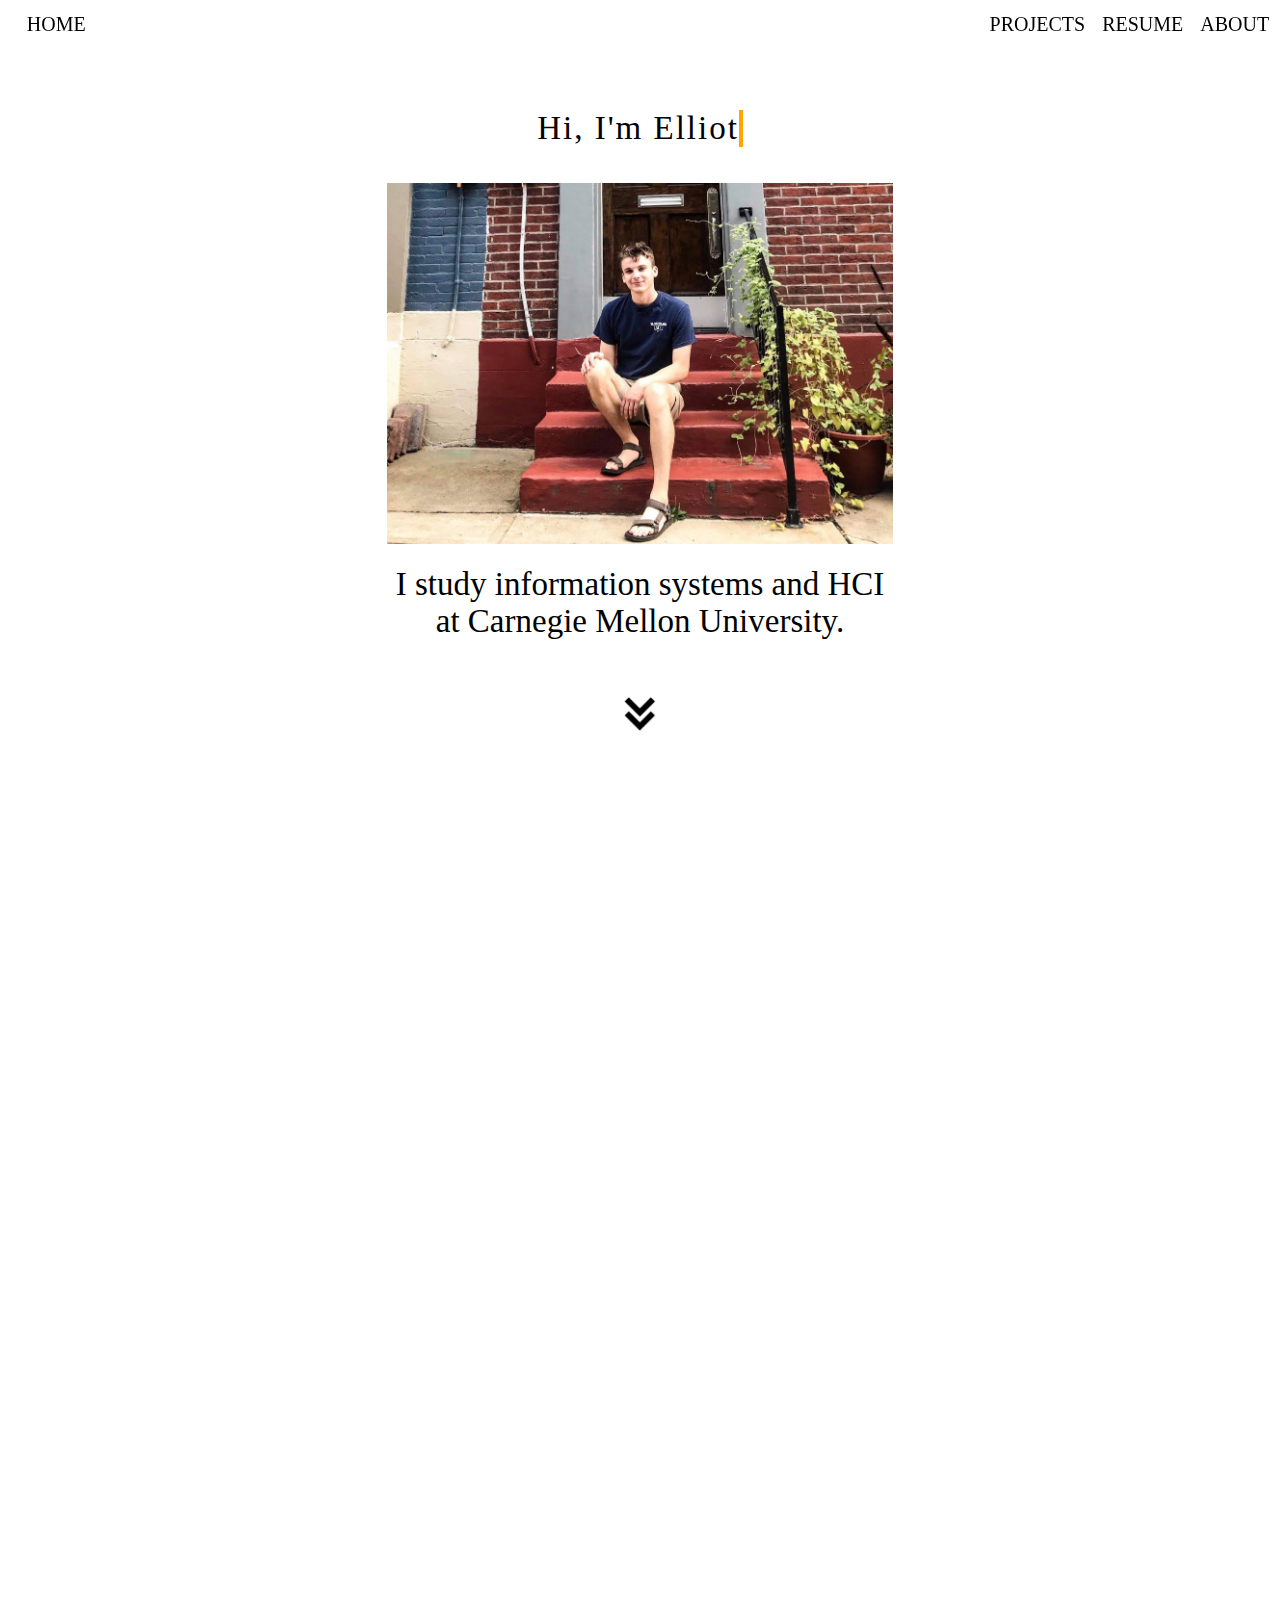
==== index.html @ 5d7192c1 "selector fade in works, but glitchy on safari for scroll & select" ====
<!DOCTYPE html>
<html lang="en-US">

<head>
    <title>Elliot Allard</title>
    <meta charset="UTF-8">
    <meta name="viewport" content="width=device-width, initial-scale=1">
    <meta name="description" content="My personal website." />
    <meta name="keywords" content="elliot, elliot allard, cmu, is, hci, carnegie mellon university, carnegie mellon, information systems, human computer interaction, esa" />
    <link rel="stylesheet" href="css/main.css">
    <link rel="stylesheet" href="css/css/bootstrap-grid.css">
</head>


<header>
	<div class="nav fadeInLong sticky-top">
		<div class="row">
			<div class="col-md-8">
				<a href='#section1'>HOME</a>
			</div>
  			<div class="col-md-4" style="text-align:right;">
				<a href='/projects'>PROJECTS</a>
				<a href='static/resume.pdf' target="_blank">RESUME</a>
				<a href='#section2'>ABOUT</a>
			</div>
		</div>
	</div>
</header>




<body>
	<div id="section1">
		<br>
		<center>
			<br>
			<br>
			<div class="typewriter">	
				<h1> Hi, I'm Elliot </h1>
			</div>
			<br>
			<br>
			<img src="me.jpg" width="40%" height="40%">
			<h1 class="fadeInLong"> I study information systems and HCI <br /> at Carnegie Mellon University. </h1>
			<br>
			<a href="#section2"><img class="fadeInLong" src="down_icon.png" width="3%" height="3%"></a>
		</center>
	</div>
	<div id="section2">
</body>



</html>
---- css/main.css ----
html {
	scroll-behavior: smooth;
}

#section1 {
  height: 100vh;
}

#section2 {
  height: 100vh;
}




body {
	font: 20px "Avenir";
	line-height: 1.7em;
	background: #FFFFFF;
}

h1 {
	font: 33px "Avenir";
	text-align: center;
}

.fadeInShort {
	opacity: 1;
	animation-name: fadeInOpacityShorter;
	animation-iteration-count: 1;
	animation-timing-function: ease-in;
	animation-duration: 1.3s;
}

.fadeInLong{
	opacity: 1;
	animation-name: fadeInOpacityLonger;
	animation-iteration-count: 1;
	animation-timing-function: ease-in;
	animation-duration: 5s;
}




img {
	display:block;
	margin: auto;
}


@keyframes fadeInOpacityShorter {
	0% {
		opacity: 0;
	}
	100% {
		opacity: 1;
	}
}

@keyframes fadeInOpacityLonger {
	0% {
		opacity: 0;
	}
	100% {
		opacity: 1;
	}
}

.nav {
	font: 20px "Avenir";
	padding: 1%;
	position: fixed;
	top: 0;
	width: 100%;
}

.nav a {
	text-decoration: none;
	color: #000000;
	cursor: pointer;
	padding: 6px;
}

.nav a:hover {
	color: white;
	background-color: #3eba8f;
	padding: 6px;
	border-radius: 10px;
	opacity: 1;
	animation-name: fadeInOpacityShorter;
	animation-iteration-count: 1;
	animation-timing-function: ease-in;
	animation-duration: .5s;
}

.typewriter h1{
   overflow: hidden;
    border-right: .15em solid orange;
    white-space: nowrap;
    margin: 0 auto;
    letter-spacing: 2px;
    animation: 
    	typing 1.3s steps(10, end), 
    	blink-caret .75s steps(50, end) infinite;
}

.typewriter {
    display: inline-flex;
}



/* The typing effect */
@keyframes typing {
  from { width: 0 }
  to { width: 100% }
}

/* The typewriter cursor effect */
@keyframes blink-caret {
  from, to { border-color: transparent }
  50% { border-color: #3eba8f; }
}
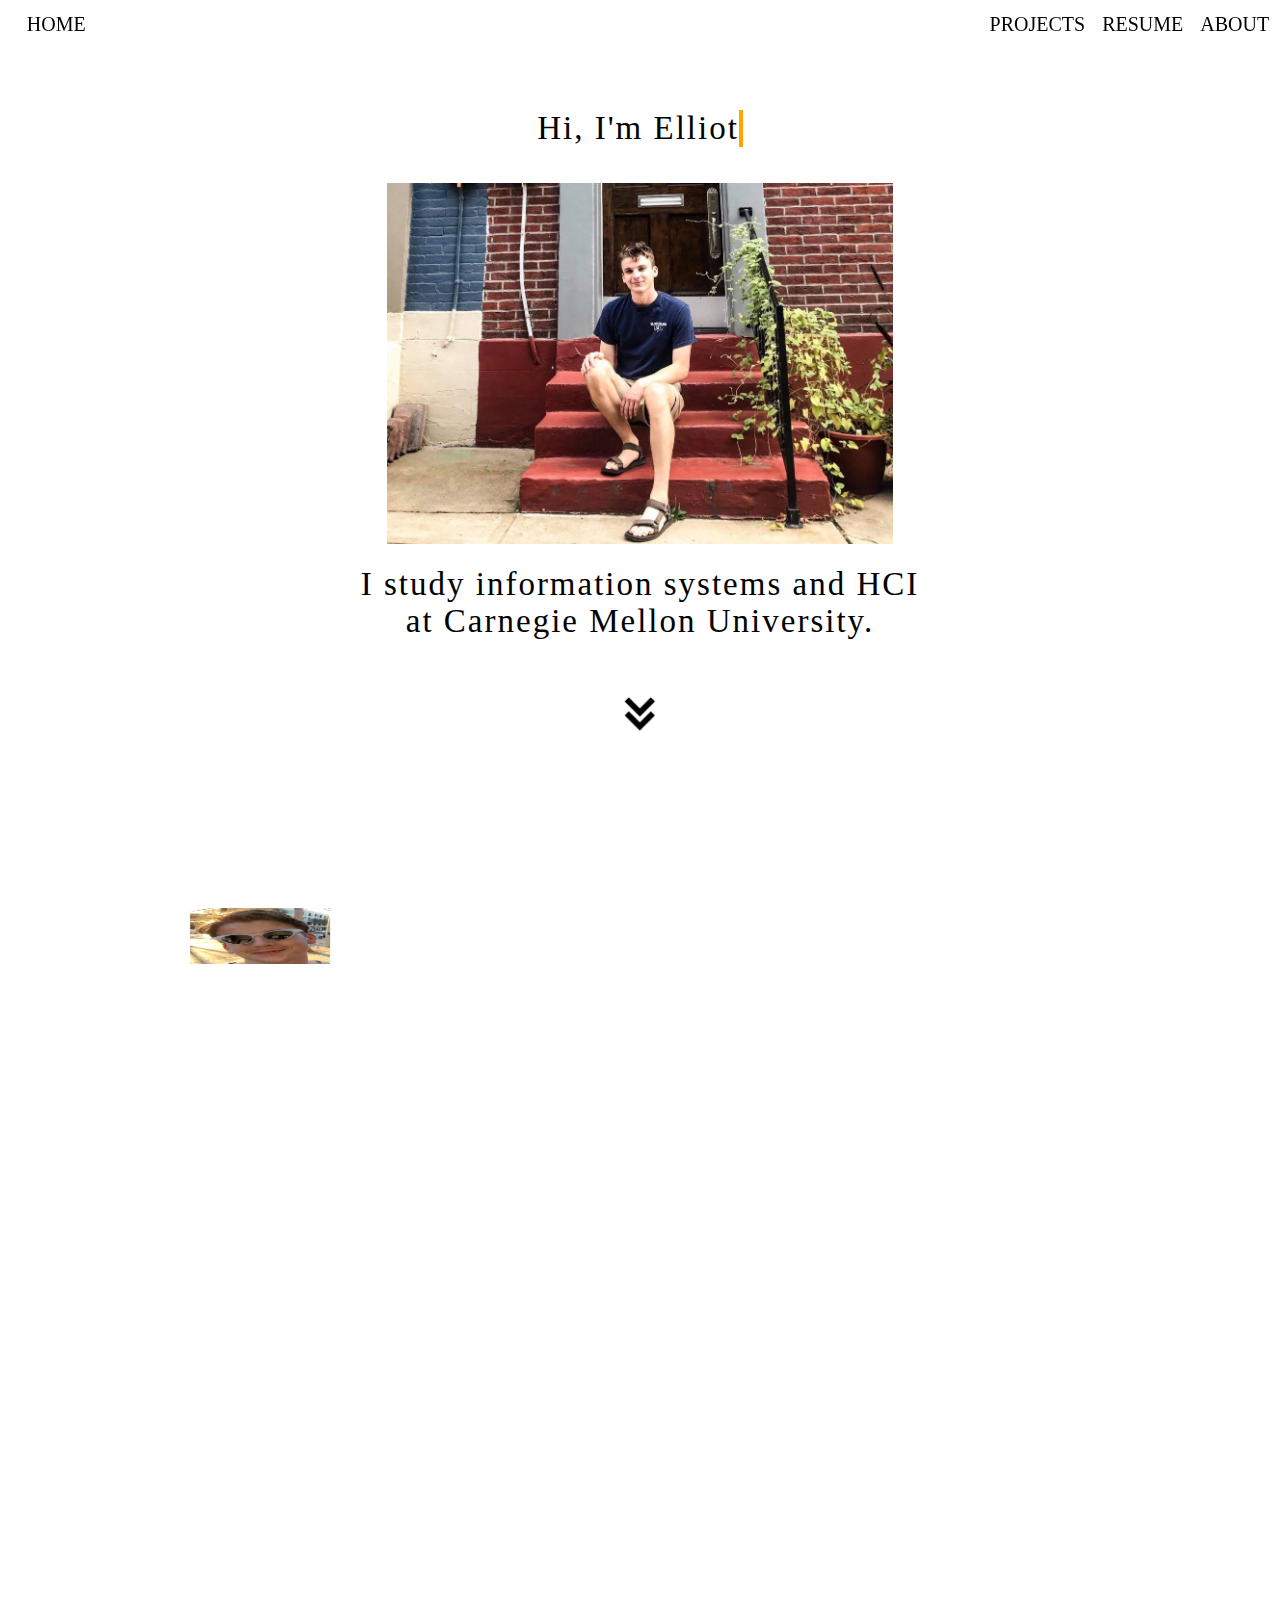
==== commit 3d502323: "started a little bit on about me" ====
--- a/index.html
+++ b/index.html
@@ -28,8 +28,6 @@
 </header>
 
 
-
-
 <body>
 	<div id="section1">
 		<br>
@@ -47,7 +45,18 @@
 			<a href="#section2"><img class="fadeInLong" src="down_icon.png" width="3%" height="3%"></a>
 		</center>
 	</div>
+	
 	<div id="section2">
+		<div class="container">
+			<div class="row">
+				<div class="col-md-4">
+					<img src="me_again.jpg" width="40%" height="40%">
+				</div>
+				<div class="col-md-8">
+				</div>
+			</div>
+		</div> 
+	</div>
 </body>
 
 
--- a/css/main.css
+++ b/css/main.css
@@ -22,6 +22,7 @@
 h1 {
 	font: 33px "Avenir";
 	text-align: center;
+	letter-spacing: 2px;
 }
 
 .fadeInShort {
@@ -94,6 +95,16 @@
 	animation-duration: .5s;
 }
 
+.nav a:active {
+	color: white;
+	background-color: #3eba8f;
+	padding: 6px;
+	border-radius: 10px;
+	opacity: 1;
+}
+
+
+/*Citation - https://css-tricks.com/snippets/css/typewriter-effect/*/
 .typewriter h1{
    overflow: hidden;
     border-right: .15em solid orange;
@@ -121,4 +132,10 @@
 @keyframes blink-caret {
   from, to { border-color: transparent }
   50% { border-color: #3eba8f; }
-}+}
+
+
+
+#section2 > container {
+	background-color: pink;
+}
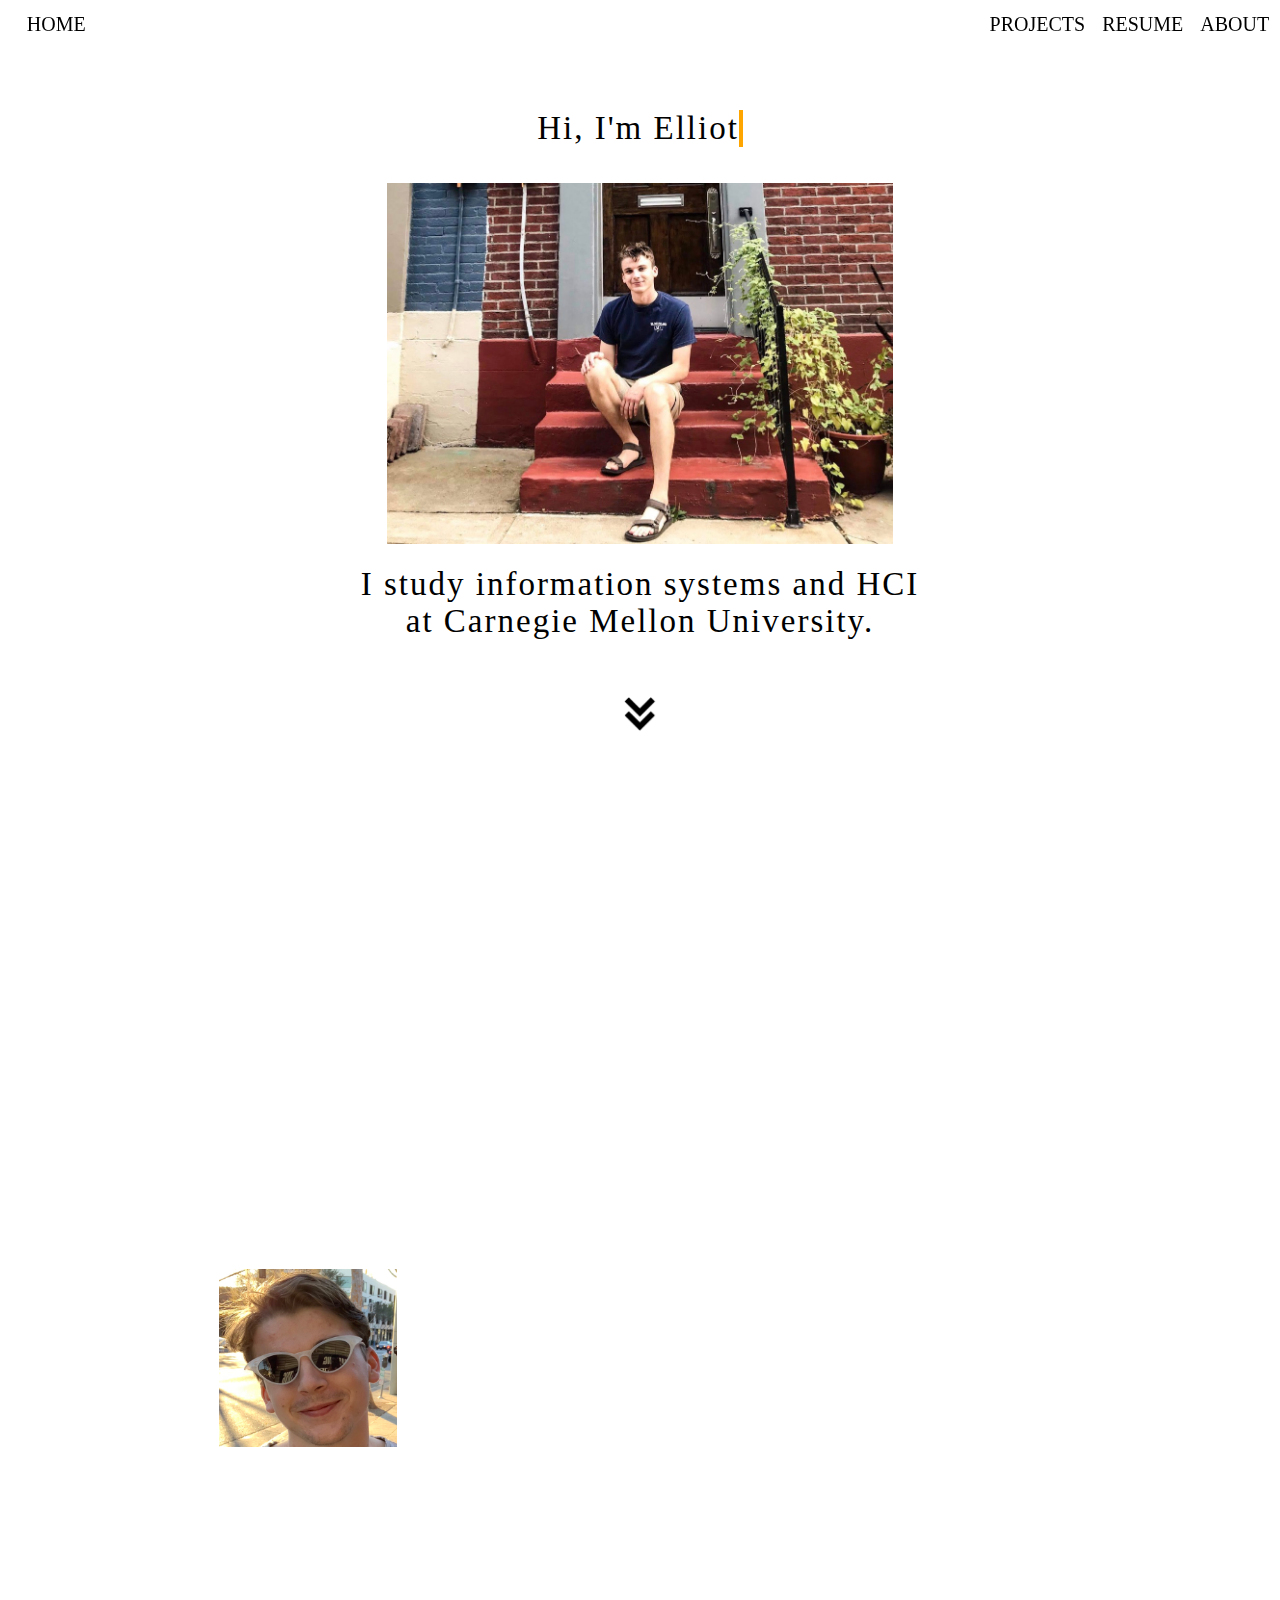
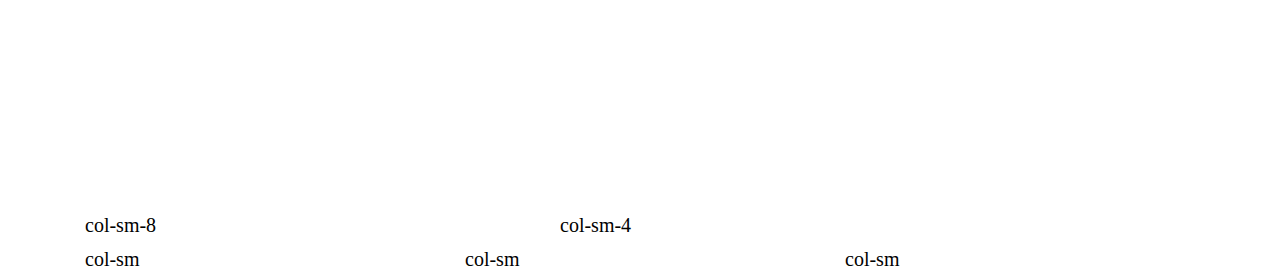
==== commit e087baf2: "trying to work on row/colomn height to vertically center on section2" ====
--- a/index.html
+++ b/index.html
@@ -48,15 +48,25 @@
 	
 	<div id="section2">
 		<div class="container">
+			<div class="row vertical-center">
+				<div class="col-5">
+					<img src="me_again.jpg" width="40%" height="100%">
+				</div>
+				<div class="col-7">
+				</div>
+			</div>
 			<div class="row">
-				<div class="col-md-4">
-					<img src="me_again.jpg" width="40%" height="40%">
-				</div>
-				<div class="col-md-8">
-				</div>
+			  <div class="col-md-5">col-sm-8</div>
+			  <div class="col-md-7">col-sm-4</div>
+			</div>
+			<div class="row">
+			  <div class="col-sm">col-sm</div>
+			  <div class="col-sm">col-sm</div>
+			  <div class="col-sm">col-sm</div>
 			</div>
 		</div> 
 	</div>
+
 </body>
 
 
--- a/css/main.css
+++ b/css/main.css
@@ -8,6 +8,7 @@
 
 #section2 {
   height: 100vh;
+  vertical-align: middle;
 }
 
 
@@ -134,8 +135,18 @@
   50% { border-color: #3eba8f; }
 }
 
+.span {
+	margin: auto;
+}
 
+#section2 > img {
+	float: right;
+}
 
-#section2 > container {
-	background-color: pink;
+.vertical-center {
+  min-height: 100%;  /* Fallback for browsers do NOT support vh unit */
+  min-height: 100vh; /* These two lines are counted as one :-)       */
+
+  display: flex;
+  align-items: center;
 }
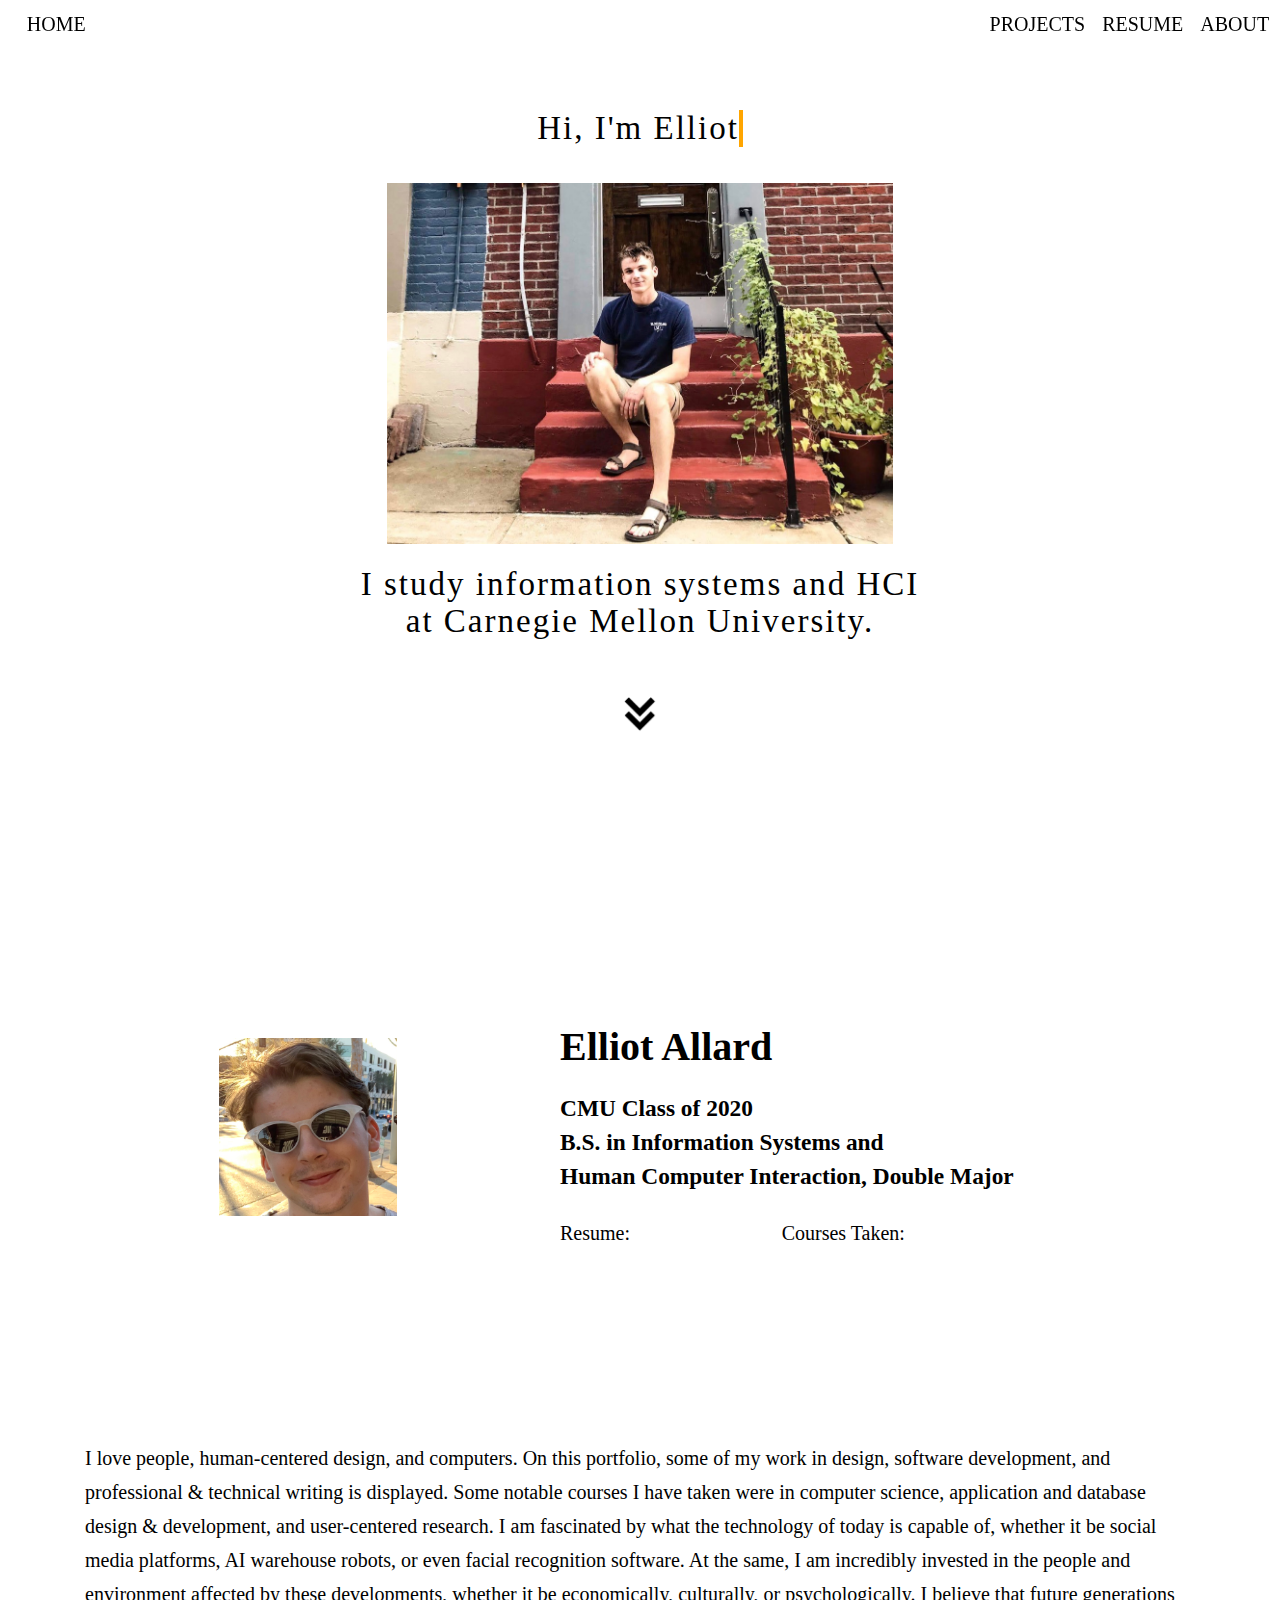
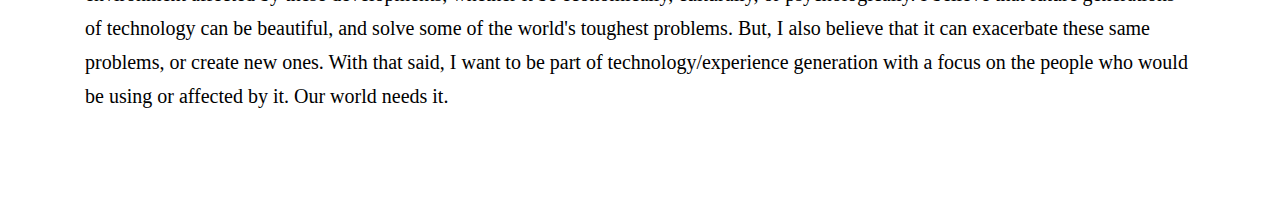
==== commit 99daee47: "getting closer with the centering of About page" ====
--- a/index.html
+++ b/index.html
@@ -53,16 +53,27 @@
 					<img src="me_again.jpg" width="40%" height="100%">
 				</div>
 				<div class="col-7">
+										<h1>Elliot Allard</h1>
+					<h3>CMU Class of 2020 <br/>
+					B.S. in Information Systems and<br/>Human Computer Interaction, Double Major</h3>
+					<div class="row">
+						<div class="col-4">
+							Resume: <br/>
+
+						</div>
+						<div class="col-4">
+							Courses Taken: <br/>
+						</div>
+					</div>
 				</div>
-			</div>
-			<div class="row">
-			  <div class="col-md-5">col-sm-8</div>
-			  <div class="col-md-7">col-sm-4</div>
-			</div>
-			<div class="row">
-			  <div class="col-sm">col-sm</div>
-			  <div class="col-sm">col-sm</div>
-			  <div class="col-sm">col-sm</div>
+				
+				<div class="col-md-12">I love people, human-centered design, and computers. On this portfolio, some of my work in design, software development, and professional & technical writing is displayed. Some notable courses I have taken were in computer science, application and database design & development, and user-centered research.
+
+I am fascinated by what the technology of today is capable of, whether it be social media platforms, AI warehouse robots, or even facial recognition software. At the same, I am incredibly invested in the people and environment affected by these developments, whether it be economically, culturally, or psychologically.
+
+I believe that future generations of technology can be beautiful, and solve some of the world's toughest problems. But, I also believe that it can exacerbate these same problems, or create new ones.
+
+With that said, I want to be part of technology/experience generation with a focus on the people who would be using or affected by it. Our world needs it.</div>
 			</div>
 		</div> 
 	</div>
--- a/css/main.css
+++ b/css/main.css
@@ -20,11 +20,12 @@
 	background: #FFFFFF;
 }
 
-h1 {
+#section1 h1 {
 	font: 33px "Avenir";
 	text-align: center;
 	letter-spacing: 2px;
 }
+
 
 .fadeInShort {
 	opacity: 1;
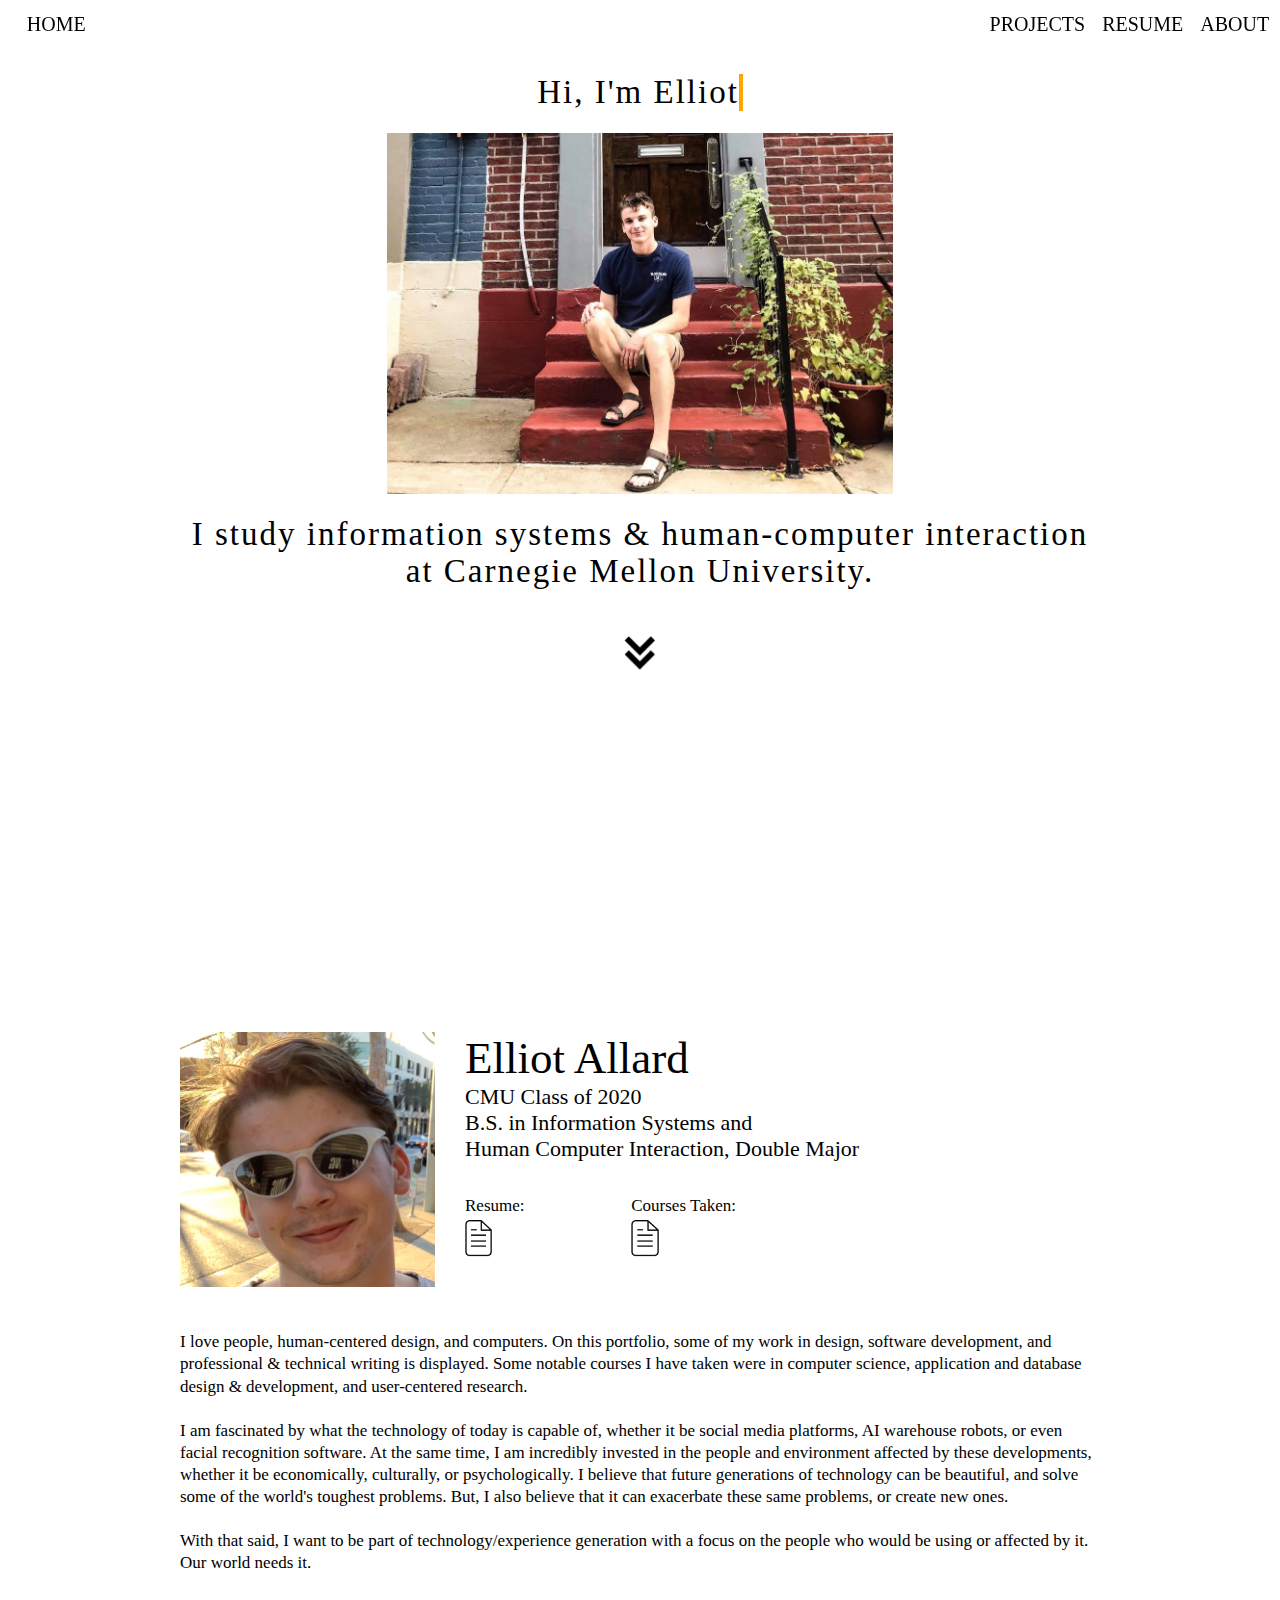
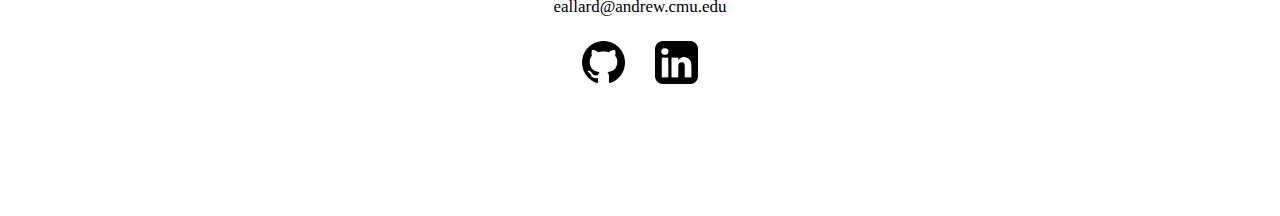
==== commit 25f2bfe0: "I think I finished about page :)" ====
--- a/index.html
+++ b/index.html
@@ -40,46 +40,78 @@
 			<br>
 			<br>
 			<img src="me.jpg" width="40%" height="40%">
-			<h1 class="fadeInLong"> I study information systems and HCI <br /> at Carnegie Mellon University. </h1>
+			<h1 class="fadeInLong"> I study information systems & human-computer interaction <br/> at Carnegie Mellon University. </h1>
 			<br>
 			<a href="#section2"><img class="fadeInLong" src="down_icon.png" width="3%" height="3%"></a>
 		</center>
 	</div>
 	
 	<div id="section2">
-		<div class="container">
-			<div class="row vertical-center">
-				<div class="col-5">
-					<img src="me_again.jpg" width="40%" height="100%">
+		<div class="container vertical-center">
+			<div class="row row-eq-height">
+
+				<!-- ROW 1 -->
+				<div class="col-1"></div> <!-- for spacing -->
+				<div class="col-3">
+					<img src="me_again.jpg" width="100%" height="100%">
 				</div>
 				<div class="col-7">
-										<h1>Elliot Allard</h1>
-					<h3>CMU Class of 2020 <br/>
-					B.S. in Information Systems and<br/>Human Computer Interaction, Double Major</h3>
-					<div class="row">
-						<div class="col-4">
+					<h1>Elliot Allard</h1>
+					<h3> CMU Class of 2020 
+					<br/>
+					B.S. in Information Systems and
+					<br/>
+					Human Computer Interaction, Double Major
+					</h3>
+					
+					<div class="row row-eq-height links">
+						<div class="col-lg-3">
 							Resume: <br/>
-
+							<a href="static/resume.pdf" target="_blank"><img src="doc.png" width="20%" height="65%"></a>
 						</div>
-						<div class="col-4">
+						<div class="col-lg-3">
 							Courses Taken: <br/>
+							<a href="static/resume.pdf" target="_blank"><img src="doc.png" width="20%" height="65%"></a>
 						</div>
 					</div>
 				</div>
-				
-				<div class="col-md-12">I love people, human-centered design, and computers. On this portfolio, some of my work in design, software development, and professional & technical writing is displayed. Some notable courses I have taken were in computer science, application and database design & development, and user-centered research.
+				<div class="col-1"></div> <!-- for spacing -->
 
-I am fascinated by what the technology of today is capable of, whether it be social media platforms, AI warehouse robots, or even facial recognition software. At the same, I am incredibly invested in the people and environment affected by these developments, whether it be economically, culturally, or psychologically.
+				<!-- ROW 2 -->
+				<div class="col-1"></div> <!-- for spacing -->
+				<div class="col-10">
+					<br><br>
+					I love people, human-centered design, and computers. On this portfolio, some of my work in design, software development, and professional & technical writing is displayed. Some notable courses I have taken were in computer science, application and database design & development, and user-centered research. 
 
-I believe that future generations of technology can be beautiful, and solve some of the world's toughest problems. But, I also believe that it can exacerbate these same problems, or create new ones.
+					<br><br>
+					I am fascinated by what the technology of today is capable of, whether it be social media platforms, AI warehouse robots, or even facial recognition software. 
+					At the same time, I am incredibly invested in the people and environment affected by these developments, whether it be economically, culturally, or psychologically. I believe that future generations of technology can be beautiful, and solve some of the world's toughest problems. But, I also believe that it can exacerbate these same problems, or create new ones. 
 
-With that said, I want to be part of technology/experience generation with a focus on the people who would be using or affected by it. Our world needs it.</div>
+					<br><br>
+					With that said, I want to be part of technology/experience generation with a focus on the people who would be using or affected by it. Our world needs it.
+					<br><br>
+					<center>
+						eallard@andrew.cmu.edu
+					</center>
+					<br>
+				</div>
+				<div class="col-1"></div> <!-- for spacing -->
+
+				<!-- ROW 3 -->
+				<div class="col-6 github">
+					<a href="https://www.github.com/elliotallard" target="_blank"><img src="./static/github.png"height="100%" width="8%"/></a>
+				</div>
+				<div class="col-6 linkedin">
+					<a href="https://www.linkedin.com/in/elliotallard/" target="_blank"><img src="static/linkedin.png" height="100%" width="8%"/></a>
+				</div>
+
 			</div>
-		</div> 
+		</div>
 	</div>
 
 </body>
 
 
 
+
 </html>--- a/css/main.css
+++ b/css/main.css
@@ -15,8 +15,8 @@
 
 
 body {
-	font: 20px "Avenir";
-	line-height: 1.7em;
+	font: 17px "Avenir";
+	line-height: 1.3em;
 	background: #FFFFFF;
 }
 
@@ -140,8 +140,37 @@
 	margin: auto;
 }
 
-#section2 > img {
+.desc img {
 	float: right;
+}
+
+.links img {
+	float: left;
+}
+
+.github img{
+	float:right;
+}
+
+.linkedin img{
+	float:left;
+}
+
+
+#section2 h1 {
+	font: 45px "Avenir";
+	margin-block-start: 0.0em;
+    margin-block-end: 0.0em;
+    margin-inline-start: 0px;
+    margin-inline-end: 0px;
+}
+
+#section2 h3 {
+	font: 22px "Avenir";
+	margin-block-start: 0.0em;
+    margin-block-end: 1.5em;
+    margin-inline-start: 0px;
+    margin-inline-end: 0px;
 }
 
 .vertical-center {
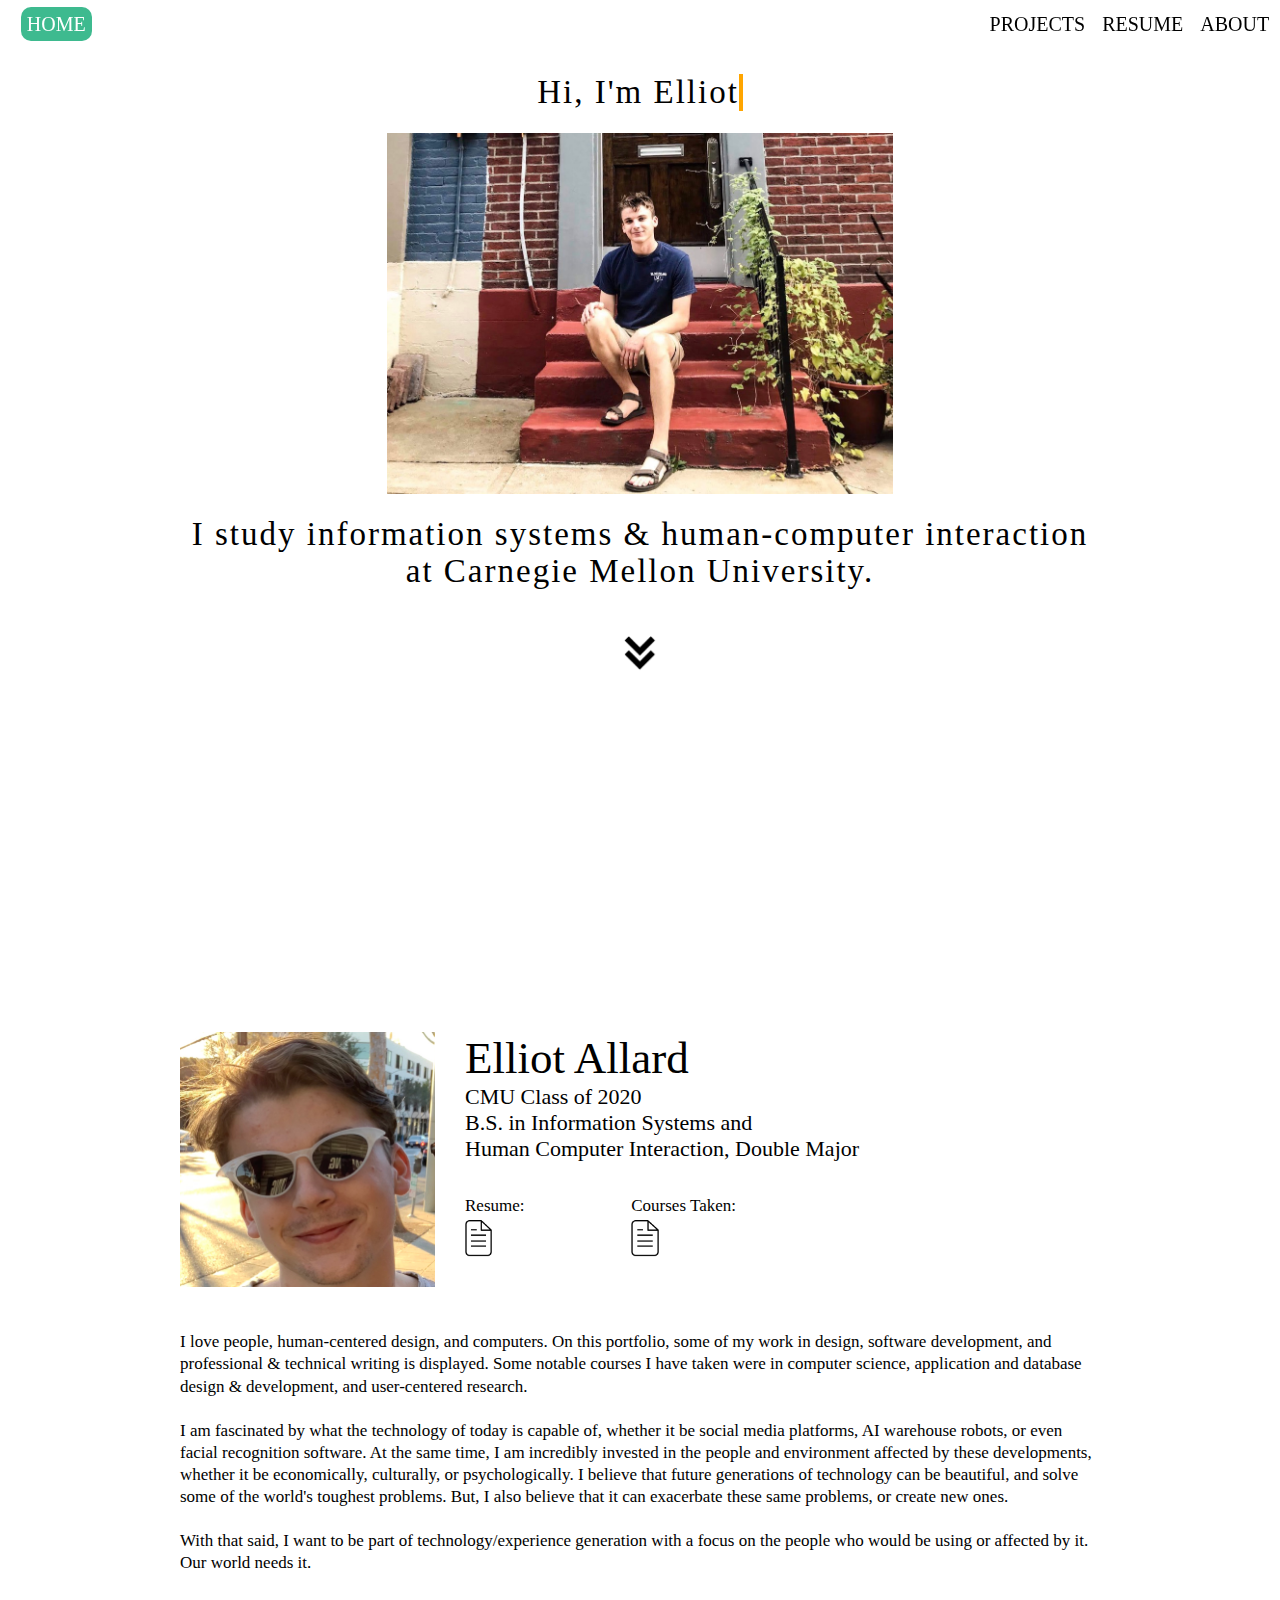
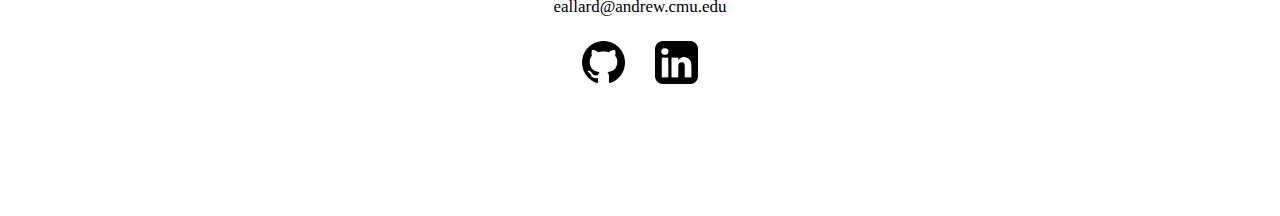
==== commit 5afcf1d6: "nav is kind of working between 2 sections" ====
--- a/index.html
+++ b/index.html
@@ -13,15 +13,15 @@
 
 
 <header>
-	<div class="nav fadeInLong sticky-top">
+	<div class="nav fadeInLong sticky-top" id="nav">
 		<div class="row">
 			<div class="col-md-8">
-				<a href='#section1'>HOME</a>
+				<a href='#section1' class="page active">HOME</a>
 			</div>
   			<div class="col-md-4" style="text-align:right;">
-				<a href='/projects'>PROJECTS</a>
-				<a href='static/resume.pdf' target="_blank">RESUME</a>
-				<a href='#section2'>ABOUT</a>
+				<a href='/projects' class="page">PROJECTS</a>
+				<a href='static/resume.pdf' target="_blank" class="page">RESUME</a>
+				<a href='#section2' class="page">ABOUT</a>
 			</div>
 		</div>
 	</div>
@@ -112,6 +112,20 @@
 </body>
 
 
+<script>
+// Add active class to the current button (highlight it)
+var header = document.getElementById("nav");
+var btns = header.getElementsByClassName("page");
+for (var i = 0; i < btns.length; i++) {
+  btns[i].addEventListener("click", function() {
+  var current = document.getElementsByClassName("active");
+  current[0].className = current[0].className.replace(" active", "");
+  this.className += " active";
+  });
+}
+</script>
+
+
 
 
 </html>--- a/css/main.css
+++ b/css/main.css
@@ -97,13 +97,14 @@
 	animation-duration: .5s;
 }
 
-.nav a:active {
+.nav a.active {
 	color: white;
 	background-color: #3eba8f;
 	padding: 6px;
 	border-radius: 10px;
 	opacity: 1;
 }
+
 
 
 /*Citation - https://css-tricks.com/snippets/css/typewriter-effect/*/
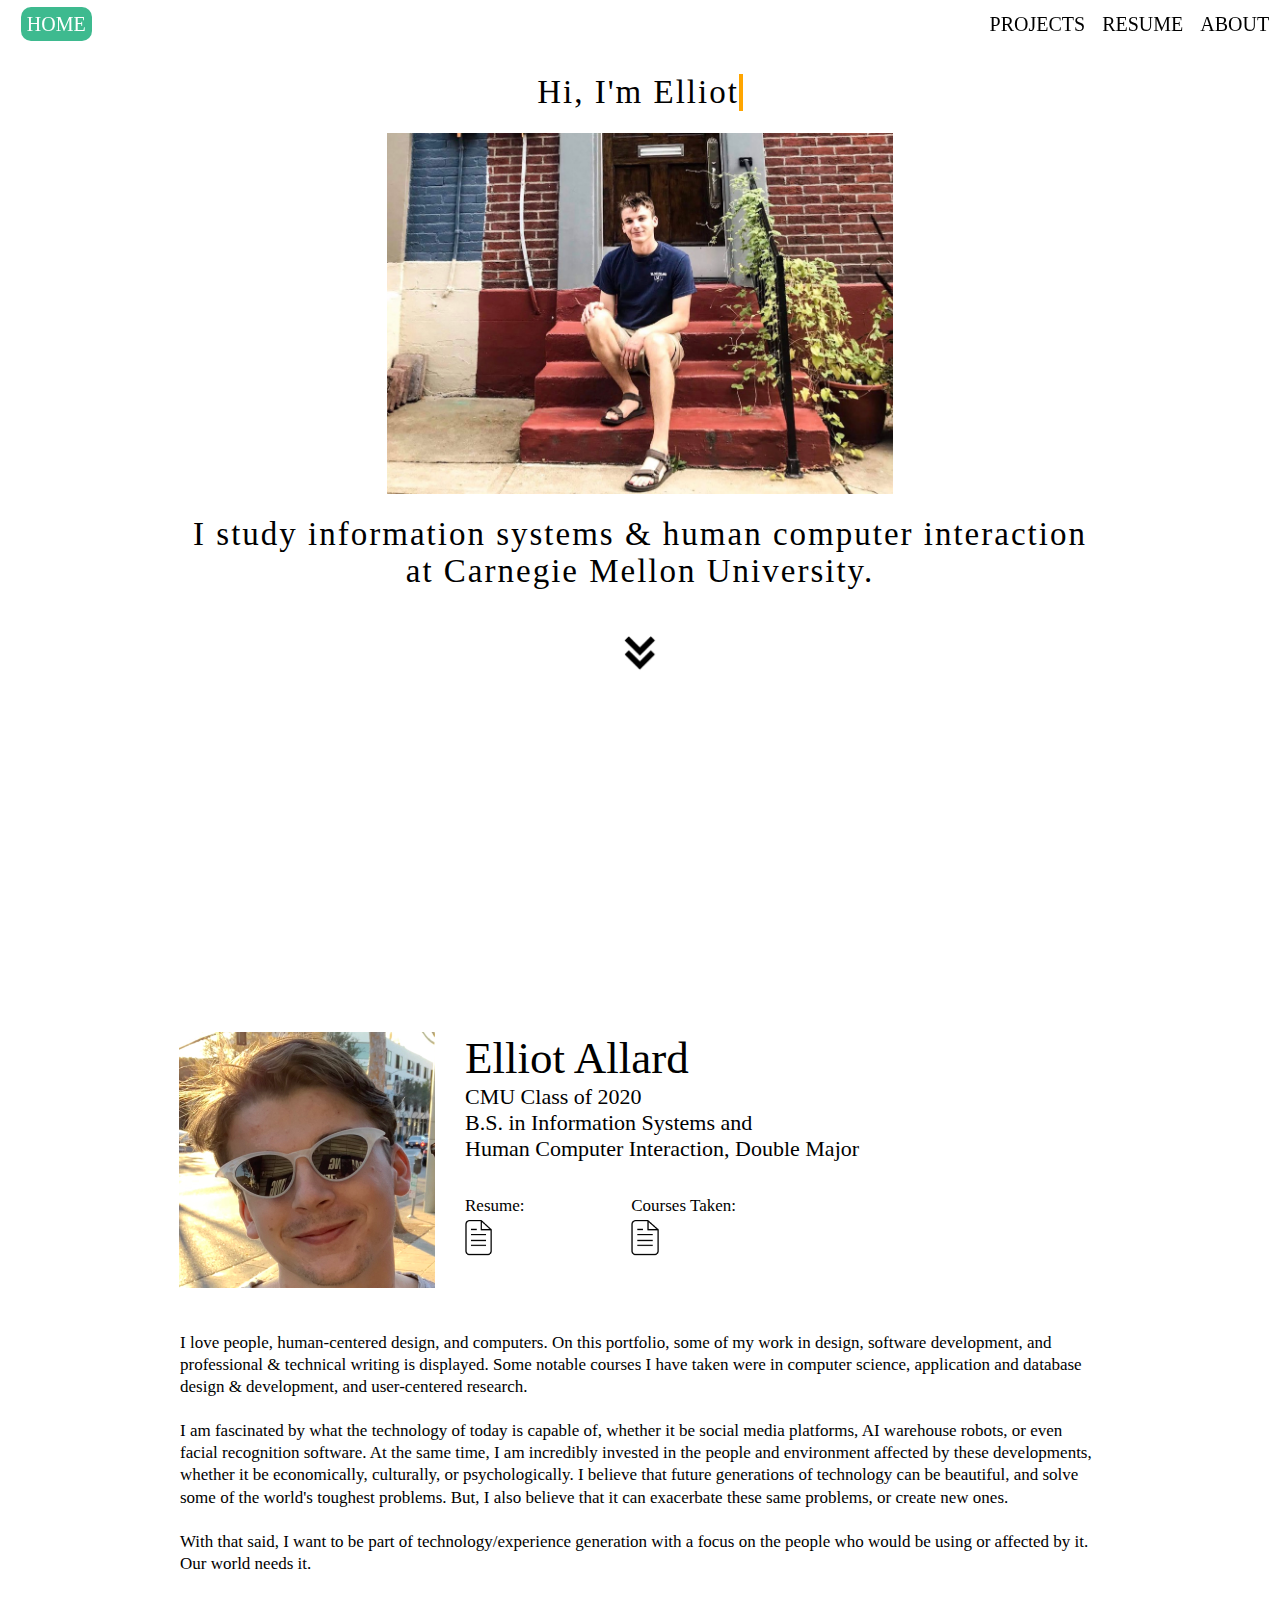
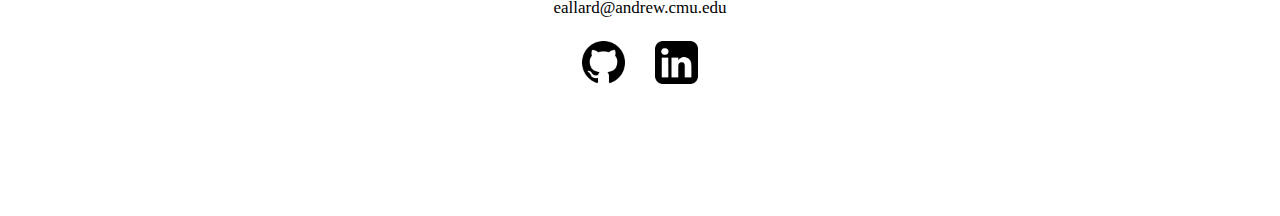
==== commit af5b62b5: "worked a little on projects page, I think I'll need vuejs or something" ====
--- a/index.html
+++ b/index.html
@@ -19,7 +19,7 @@
 				<a href='#section1' class="page active">HOME</a>
 			</div>
   			<div class="col-md-4" style="text-align:right;">
-				<a href='/projects' class="page">PROJECTS</a>
+				<a href='projects.html' class="page">PROJECTS</a>
 				<a href='static/resume.pdf' target="_blank" class="page">RESUME</a>
 				<a href='#section2' class="page">ABOUT</a>
 			</div>
@@ -40,7 +40,7 @@
 			<br>
 			<br>
 			<img src="me.jpg" width="40%" height="40%">
-			<h1 class="fadeInLong"> I study information systems & human-computer interaction <br/> at Carnegie Mellon University. </h1>
+			<h1 class="fadeInLong"> I study information systems & human computer interaction <br/> at Carnegie Mellon University. </h1>
 			<br>
 			<a href="#section2"><img class="fadeInLong" src="down_icon.png" width="3%" height="3%"></a>
 		</center>
@@ -52,8 +52,8 @@
 
 				<!-- ROW 1 -->
 				<div class="col-1"></div> <!-- for spacing -->
-				<div class="col-3">
-					<img src="me_again.jpg" width="100%" height="100%">
+				<div class="col-3 desc">
+					<img src="me_again.jpg">
 				</div>
 				<div class="col-7">
 					<h1>Elliot Allard</h1>
--- a/css/main.css
+++ b/css/main.css
@@ -143,6 +143,9 @@
 
 .desc img {
 	float: right;
+	display: block;
+	max-width: 256px;
+	max-height: 256px;
 }
 
 .links img {
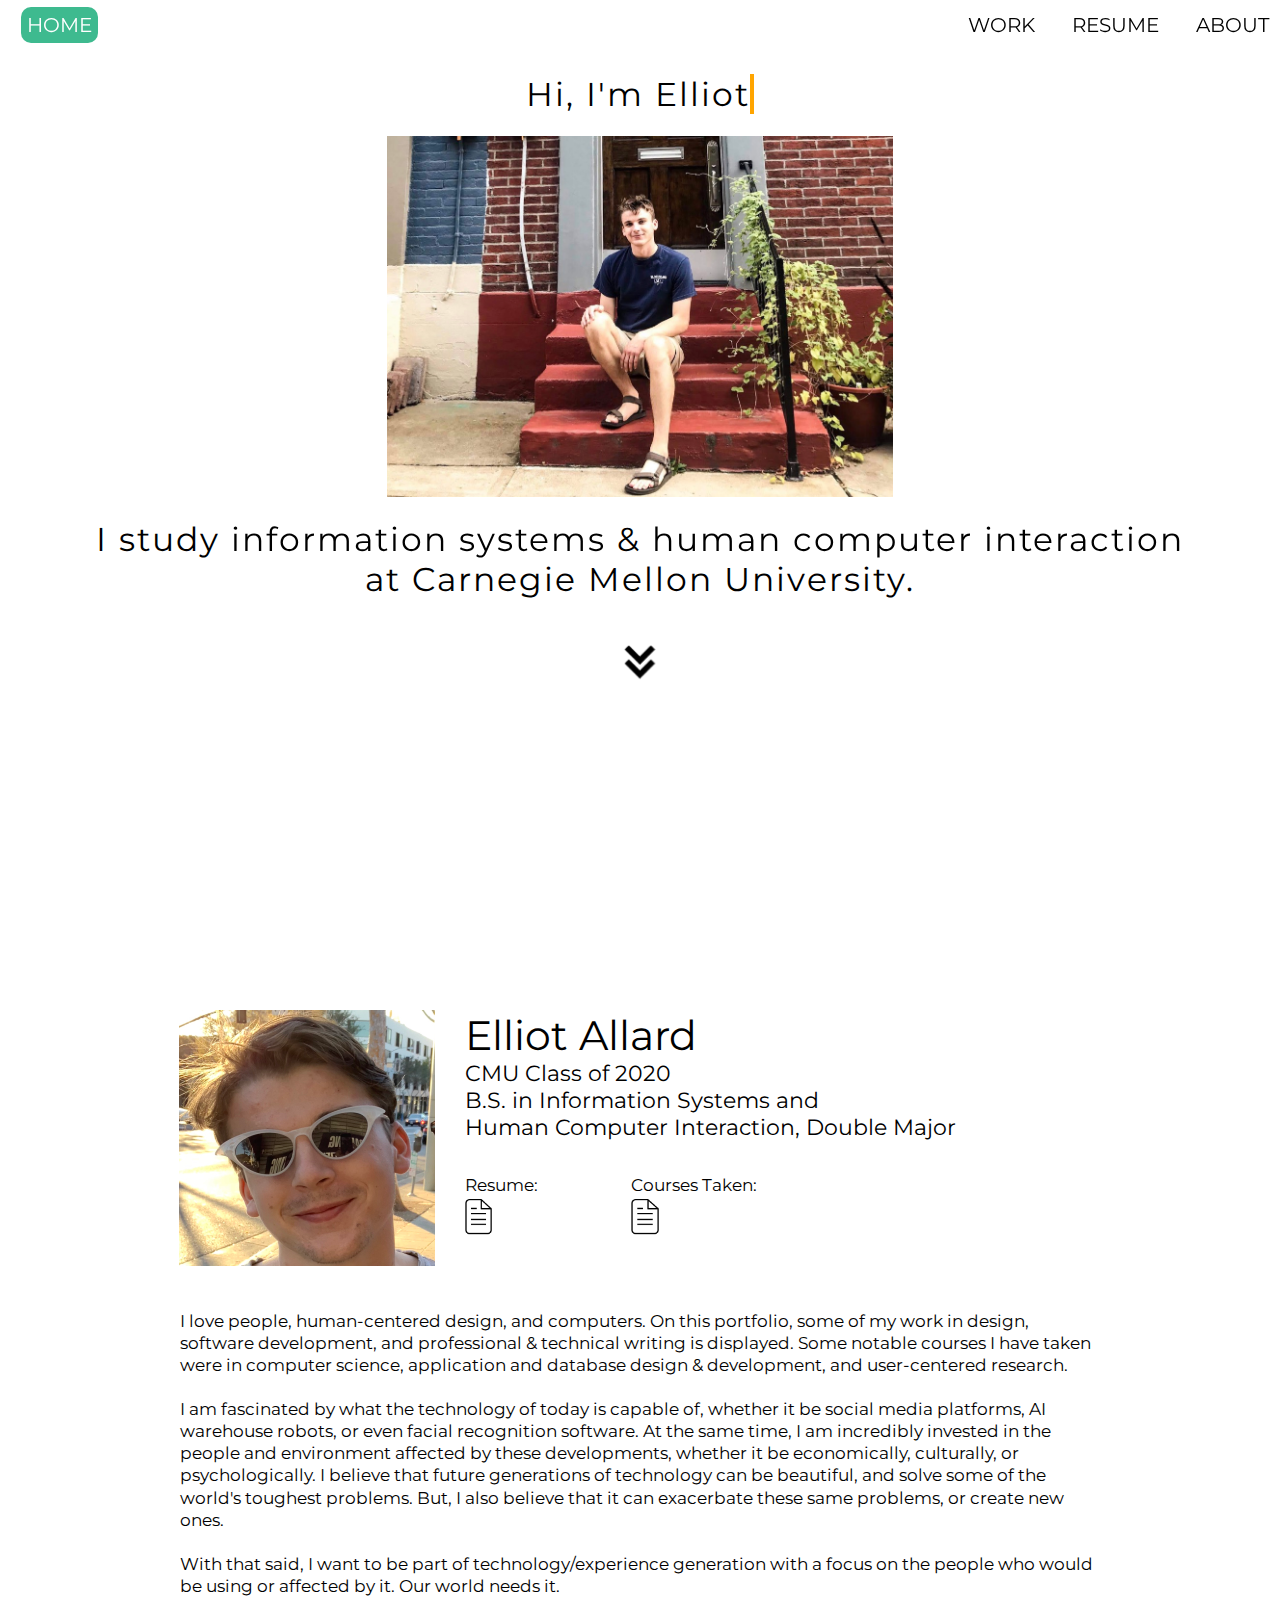
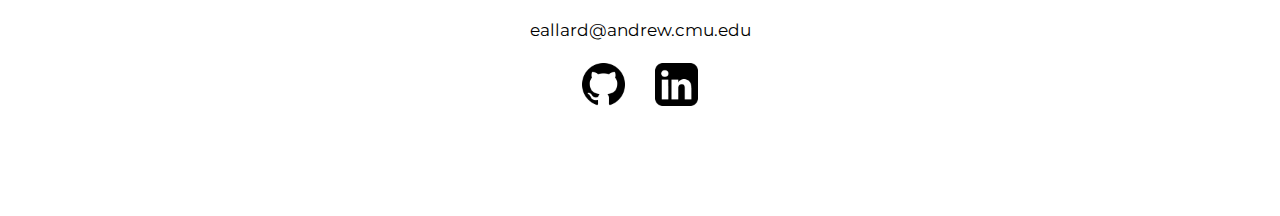
==== commit 19f3aa2d: "have a grid working for the my work page, as well as some more gadgets in first page" ====
--- a/index.html
+++ b/index.html
@@ -9,6 +9,7 @@
     <meta name="keywords" content="elliot, elliot allard, cmu, is, hci, carnegie mellon university, carnegie mellon, information systems, human computer interaction, esa" />
     <link rel="stylesheet" href="css/main.css">
     <link rel="stylesheet" href="css/css/bootstrap-grid.css">
+    <link href="https://fonts.googleapis.com/css?family=Montserrat" rel="stylesheet">
 </head>
 
 
@@ -18,8 +19,8 @@
 			<div class="col-md-8">
 				<a href='#section1' class="page active">HOME</a>
 			</div>
-  			<div class="col-md-4" style="text-align:right;">
-				<a href='projects.html' class="page">PROJECTS</a>
+  			<div class="col-md-4" id="right-nav" style="text-align:right;">
+				<a href='work.html' class="page">WORK</a>
 				<a href='static/resume.pdf' target="_blank" class="page">RESUME</a>
 				<a href='#section2' class="page">ABOUT</a>
 			</div>
@@ -40,9 +41,9 @@
 			<br>
 			<br>
 			<img src="me.jpg" width="40%" height="40%">
-			<h1 class="fadeInLong"> I study information systems & human computer interaction <br/> at Carnegie Mellon University. </h1>
+			<h1 class="fadeInLong"> I study <a href="https://www.cmu.edu/information-systems/" target="_blank">information systems</a> & <a href="https://hcii.cmu.edu/" target="_blank">human computer interaction</a> <br/> at Carnegie Mellon University. </h1>
 			<br>
-			<a href="#section2"><img class="fadeInLong" src="down_icon.png" width="3%" height="3%"></a>
+			<a href="#section2"><img class="fadeInLong icon" src="down_icon.png" width="3%" height="3%"></a>
 		</center>
 	</div>
 	
@@ -67,11 +68,11 @@
 					<div class="row row-eq-height links">
 						<div class="col-lg-3">
 							Resume: <br/>
-							<a href="static/resume.pdf" target="_blank"><img src="doc.png" width="20%" height="65%"></a>
+							<a href="static/resume.pdf" target="_blank"><img src="doc.png" width="20%" height="65%" class="icon"></a>
 						</div>
 						<div class="col-lg-3">
 							Courses Taken: <br/>
-							<a href="static/resume.pdf" target="_blank"><img src="doc.png" width="20%" height="65%"></a>
+							<a href="static/resume.pdf" target="_blank" class="icon"><img src="doc.png" width="20%" height="65%" class="icon"></a>
 						</div>
 					</div>
 				</div>
@@ -99,10 +100,10 @@
 
 				<!-- ROW 3 -->
 				<div class="col-6 github">
-					<a href="https://www.github.com/elliotallard" target="_blank"><img src="./static/github.png"height="100%" width="8%"/></a>
+					<a href="https://www.github.com/elliotallard" target="_blank"><img src="./static/github.png"height="100%" width="8%" class="icon"/></a>
 				</div>
 				<div class="col-6 linkedin">
-					<a href="https://www.linkedin.com/in/elliotallard/" target="_blank"><img src="static/linkedin.png" height="100%" width="8%"/></a>
+					<a href="https://www.linkedin.com/in/elliotallard/" target="_blank"><img src="static/linkedin.png" height="100%" width="8%" class="icon"/></a>
 				</div>
 
 			</div>
--- a/css/main.css
+++ b/css/main.css
@@ -15,13 +15,13 @@
 
 
 body {
-	font: 17px "Avenir";
+	font: 17px "Montserrat", "Avenir";
 	line-height: 1.3em;
 	background: #FFFFFF;
 }
 
 #section1 h1 {
-	font: 33px "Avenir";
+	font: 33px "Montserrat", "Avenir";
 	text-align: center;
 	letter-spacing: 2px;
 }
@@ -51,6 +51,14 @@
 	margin: auto;
 }
 
+.icon {
+	transition: all .3s ease-out;
+}
+
+.icon:hover {
+	transform: scale(1.1) translateY(-3px);
+}
+
 
 @keyframes fadeInOpacityShorter {
 	0% {
@@ -71,7 +79,7 @@
 }
 
 .nav {
-	font: 20px "Avenir";
+	font: 20px "Montserrat", "Avenir";
 	padding: 1%;
 	position: fixed;
 	top: 0;
@@ -85,6 +93,10 @@
 	padding: 6px;
 }
 
+#right-nav a {
+	margin-left: 1em;
+}
+
 .nav a:hover {
 	color: white;
 	background-color: #3eba8f;
@@ -106,6 +118,35 @@
 }
 
 
+#section1 a {
+	font: 33px "Montserrat", "Avenir";
+	color: black;
+	text-decoration: none;
+	position: relative;
+	padding-bottom: 0;
+	margin-bottom: 2px;
+}
+
+#section1 a:before {
+	content: '';
+	position: absolute;
+	width: 100%;
+	/*max-width: 100px;*/
+	height: 4px;
+	left: 0;
+	bottom: 0;
+	background-color: black;
+	visibility: hidden;
+	transform: scaleX(0);
+	transition: all 0.3s ease-out;
+}
+
+
+#section1 a:hover:before {
+	visibility: visible;
+	left: 0;
+	transform: scaleX(1);
+}
 
 /*Citation - https://css-tricks.com/snippets/css/typewriter-effect/*/
 .typewriter h1{
@@ -162,7 +203,7 @@
 
 
 #section2 h1 {
-	font: 45px "Avenir";
+	font: 41px "Montserrat", "Avenir";
 	margin-block-start: 0.0em;
     margin-block-end: 0.0em;
     margin-inline-start: 0px;
@@ -170,7 +211,7 @@
 }
 
 #section2 h3 {
-	font: 22px "Avenir";
+	font: 22px "Montserrat", "Avenir";
 	margin-block-start: 0.0em;
     margin-block-end: 1.5em;
     margin-inline-start: 0px;
